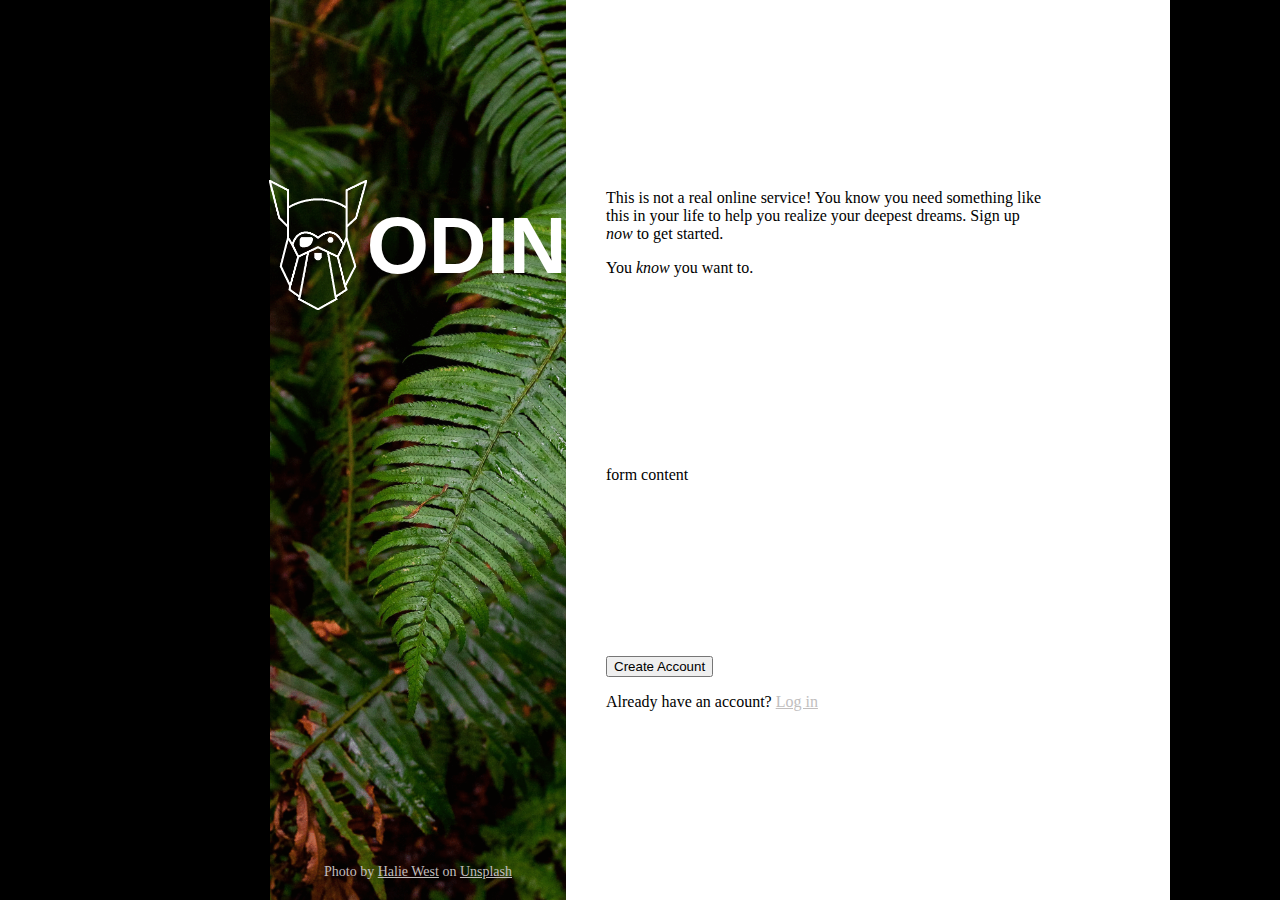
==== form.html @ 3a14b093 "Add text and button below form" ====
<!DOCTYPE html>
<html lang="en">
<head>
    <meta charset="UTF-8">
    <meta name="viewport" content="width=device-width, initial-scale=1.0">
    <title>SignUp Form</title>
    <link rel="stylesheet" href="style.css">
                
</head>
<body>
    <div class="im_g">
        <div class="container">
            <img src="img_sidebar.gif" alt="odin loggo">
            <span class="side_txt">ODIN</span>
        </div>
        <div class="photo_creds">Photo by <a href="">Halie West</a> on <a href="">Unsplash</a></div>
    </div>
    <div class="frm">
        <div class="frm_top">
            <p>
                This is not a real online service! You know you need something like this in your life
                to help you realize your deepest dreams.
                Sign up <em>now</em> to get started.
            </p>
            <p>
                You <em>know</em> you want to.
            </p>
        </div>
        <div class="main-form">
            form content
        </div>
        <div class="form-foot">
            <button>Create Account</button>
            <p>Already have an account? <a href="#">Log in</a></p>
        </div>
    </div>
</body>
</html>
---- style.css ----
@import url('https://fonts.cdnfonts.com/css/norse');
body {
   margin: 0; 
   display: flex;
   justify-content: space-between;
   background-color: black;
   padding-left: 270px;
   padding-right: 270px;
}
.im_g {
    background-image: url("bgimg.gif");
    height: 100vh;
    min-width: 40%;
    background-size: cover;
    display: flex;
    justify-content: space-between;
    flex-direction: column;
}
.container {
    display: flex;
    padding-top: 180px;
    justify-content:center;
}
img {
    height: 130px;
    }
.side_txt {
    font-size: 80px;
    font-family: 'Norse', sans-serif;
    color: white;
    font-weight: bold;
    padding-top: 20px;
}
.photo_creds {
    color:rgb(193, 190, 190);
    padding-bottom: 20px;
    text-align: center;
    font-size: 14px;
}
a {
    color:rgb(193, 190, 190);
}
.frm {
    background-color: white;
    height: inherit;
    min-width: 60%;
    padding-left: 40px;
    padding-right: 120px;
    display: flex;
    flex-direction: column;
    justify-content: space-evenly;
}
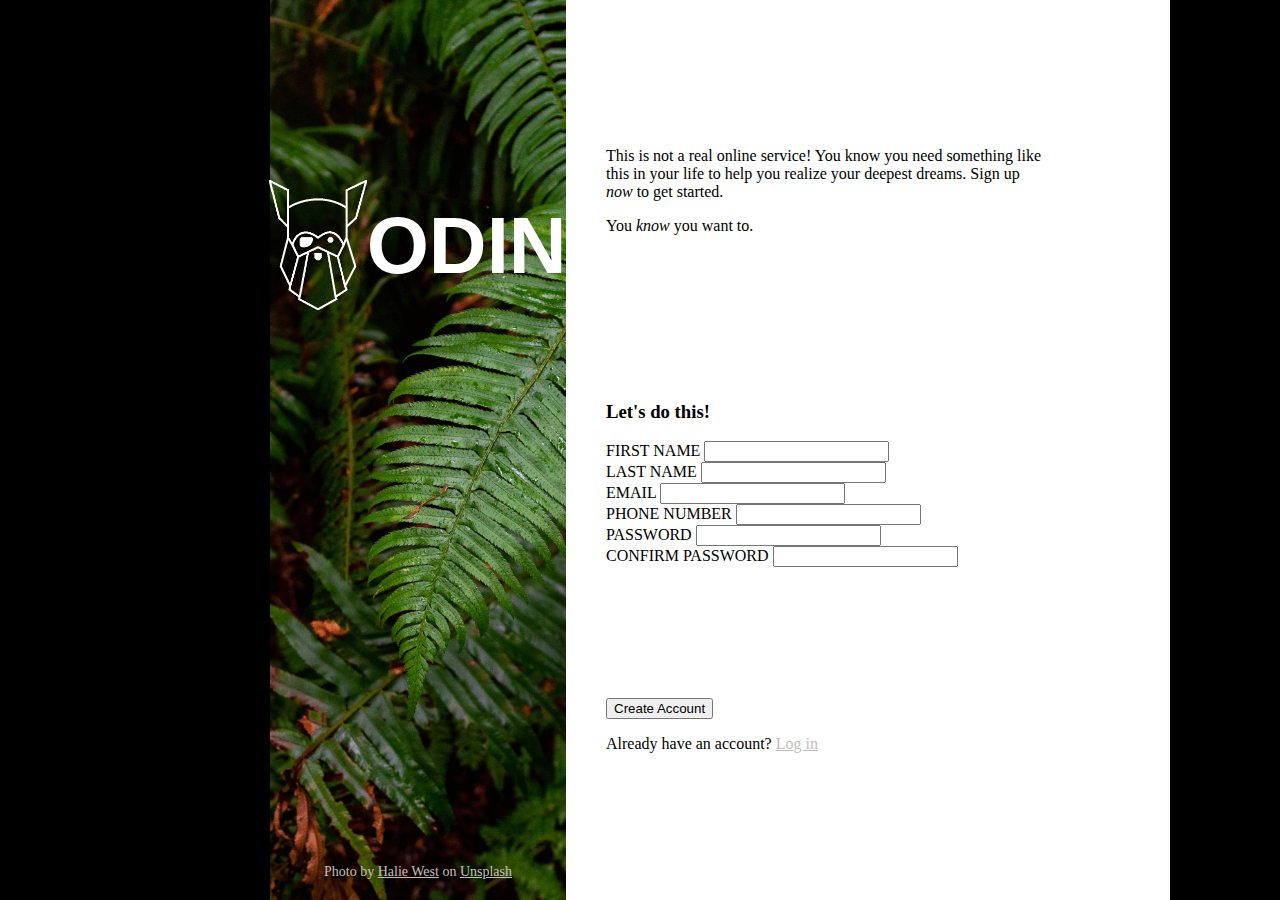
==== commit 42ddfa73: "Add html structure for form" ====
--- a/form.html
+++ b/form.html
@@ -27,7 +27,37 @@
             </p>
         </div>
         <div class="main-form">
-            form content
+            <h3>Let's do this!</h3>
+            <div id="row1">
+                <div class="item1">
+                    <label for="first-name">FIRST NAME</label>
+                    <input id="first-name" type="text">
+                </div>
+                <div class="item2">
+                    <label for="last-name">LAST NAME</label>
+                    <input id="last-name" type="text">
+                </div>
+            </div>
+            <div id="row2">
+                <div class="item1">
+                    <label for="email">EMAIL</label>
+                    <input id="email" type="email">
+                </div>
+                <div class="item2">
+                    <label for="phone-num">PHONE NUMBER</label>
+                    <input id="phone-num" type="tel">           
+                </div>
+            </div>
+            <div id="row3">
+                <div class="item1">
+                    <label for="password">PASSWORD</label>
+                    <input id="password" type="password">
+                </div>
+                <div class="item2">
+                    <label for="confirm-password">CONFIRM PASSWORD</label>
+                    <input id="confirm-password" type="password">                  
+                </div>
+            </div>
         </div>
         <div class="form-foot">
             <button>Create Account</button>
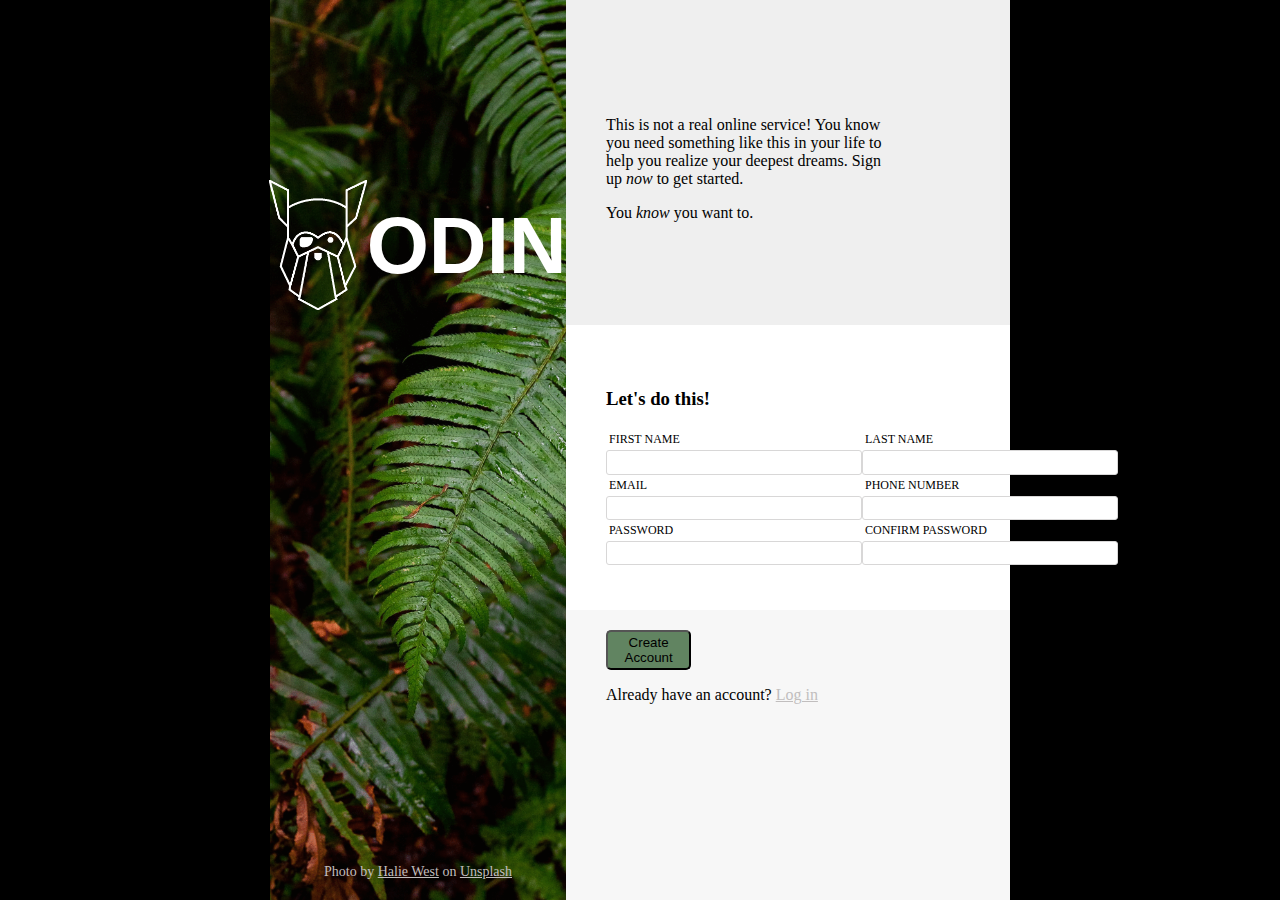
==== commit 0af49486: "add background to divs within the form" ====
--- a/form.html
+++ b/form.html
@@ -16,7 +16,7 @@
         <div class="photo_creds">Photo by <a href="">Halie West</a> on <a href="">Unsplash</a></div>
     </div>
     <div class="frm">
-        <div class="frm_top">
+        <div class="frm-top">
             <p>
                 This is not a real online service! You know you need something like this in your life
                 to help you realize your deepest dreams.
--- a/style.css
+++ b/style.css
@@ -42,11 +42,61 @@
 }
 .frm {
     background-color: white;
-    height: inherit;
+    height: 100vh;
     min-width: 60%;
+    
+    display: flex;
+    flex-direction: column;
+    justify-content:space-between;
+}
+.frm-top {
+    background-color: rgb(239, 239, 239);
+    padding: 100px 120px 0 40px;
+    height: 25%;
+    text-align:left;
+}
+.main-form {
+    display: block;
+    padding-right: 15%;
     padding-left: 40px;
     padding-right: 120px;
+}
+#row1, #row2, #row3 {
     display: flex;
-    flex-direction: column;
-    justify-content: space-evenly;
-}+    justify-content: space-between;
+}
+.item1, .item2 {
+    display: inline-block;
+}
+label {
+    display: flex;
+    justify-content: space-between;
+    align-items: flex-start;
+    width: 100%;
+    /* margin-left: auto;
+    margin-right: auto; */
+    padding: 3px;
+    font-size: 12px;
+  }
+  input {
+    font-family: 'Nunito', sans-serif;
+    border-radius: 3px;
+    border: 1px rgb(216, 215, 215) solid;
+    margin: 0 auto auto auto;
+    padding-top: 2.5% ;
+    width: 250px;
+  }
+  .form-foot {
+    padding-left: 40px;
+    padding-right: 120px;
+    padding-top: 20px;
+    height: 30%;
+    box-shadow: 5px 10px;
+    background-color: rgb(247, 247, 247);
+  }
+  button {
+    background-color: rgb(97, 132, 97);
+    width: 30%;
+    height: 15%;
+    border-radius: 5px;
+  }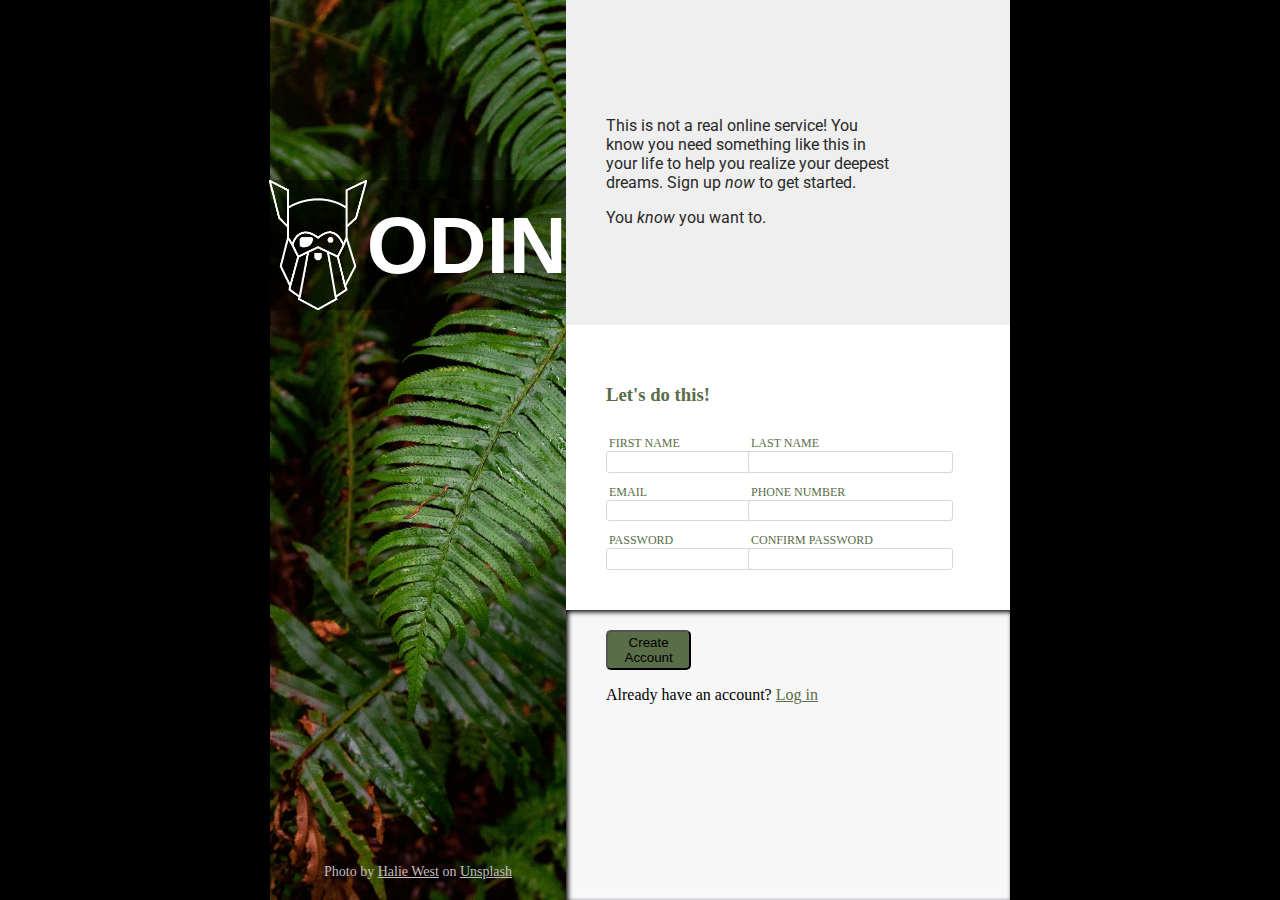
==== commit 7c1c0b09: "style div behind logo image" ====
--- a/form.html
+++ b/form.html
@@ -10,8 +10,10 @@
 <body>
     <div class="im_g">
         <div class="container">
-            <img src="img_sidebar.gif" alt="odin loggo">
-            <span class="side_txt">ODIN</span>
+            <div class="logo">
+                <img src="img_sidebar.gif" alt="odin loggo">
+                <span class="side_txt">ODIN</span>
+            </div>
         </div>
         <div class="photo_creds">Photo by <a href="">Halie West</a> on <a href="">Unsplash</a></div>
     </div>
--- a/style.css
+++ b/style.css
@@ -1,4 +1,5 @@
 @import url('https://fonts.cdnfonts.com/css/norse');
+@import url('https://fonts.googleapis.com/css2?family=Orbitron&family=Roboto:wght@700&display=swap');
 body {
    margin: 0; 
    display: flex;
@@ -24,6 +25,13 @@
 img {
     height: 130px;
     }
+.logo {
+    display: flex;
+    background-color: rgba(0,0,0,.4);
+    /* padding: 0 120px; */
+    width: 100%;
+    justify-content: center;
+}
 .side_txt {
     font-size: 80px;
     font-family: 'Norse', sans-serif;
@@ -54,12 +62,16 @@
     padding: 100px 120px 0 40px;
     height: 25%;
     text-align:left;
+    font-family: 'Roboto', sans-serif;
+    color: #292929;
+
 }
 .main-form {
     display: block;
     padding-right: 15%;
     padding-left: 40px;
     padding-right: 120px;
+    color: #596D48;
 }
 #row1, #row2, #row3 {
     display: flex;
@@ -75,7 +87,7 @@
     width: 100%;
     /* margin-left: auto;
     margin-right: auto; */
-    padding: 3px;
+    padding: 12px 3px 0 3px;
     font-size: 12px;
   }
   input {
@@ -84,7 +96,7 @@
     border: 1px rgb(216, 215, 215) solid;
     margin: 0 auto auto auto;
     padding-top: 2.5% ;
-    width: 250px;
+    width: 140%;
   }
   .form-foot {
     padding-left: 40px;
@@ -93,10 +105,16 @@
     height: 30%;
     box-shadow: 5px 10px;
     background-color: rgb(247, 247, 247);
+    box-shadow: 
+    inset 2px 2px 5px #000000, 
+    inset -5px -5px 10px rgb(250, 250, 253);
   }
   button {
-    background-color: rgb(97, 132, 97);
+    background-color: #596D48;
     width: 30%;
     height: 15%;
     border-radius: 5px;
-  }+  }
+  .form-foot > p a {
+color: #596D48;
+}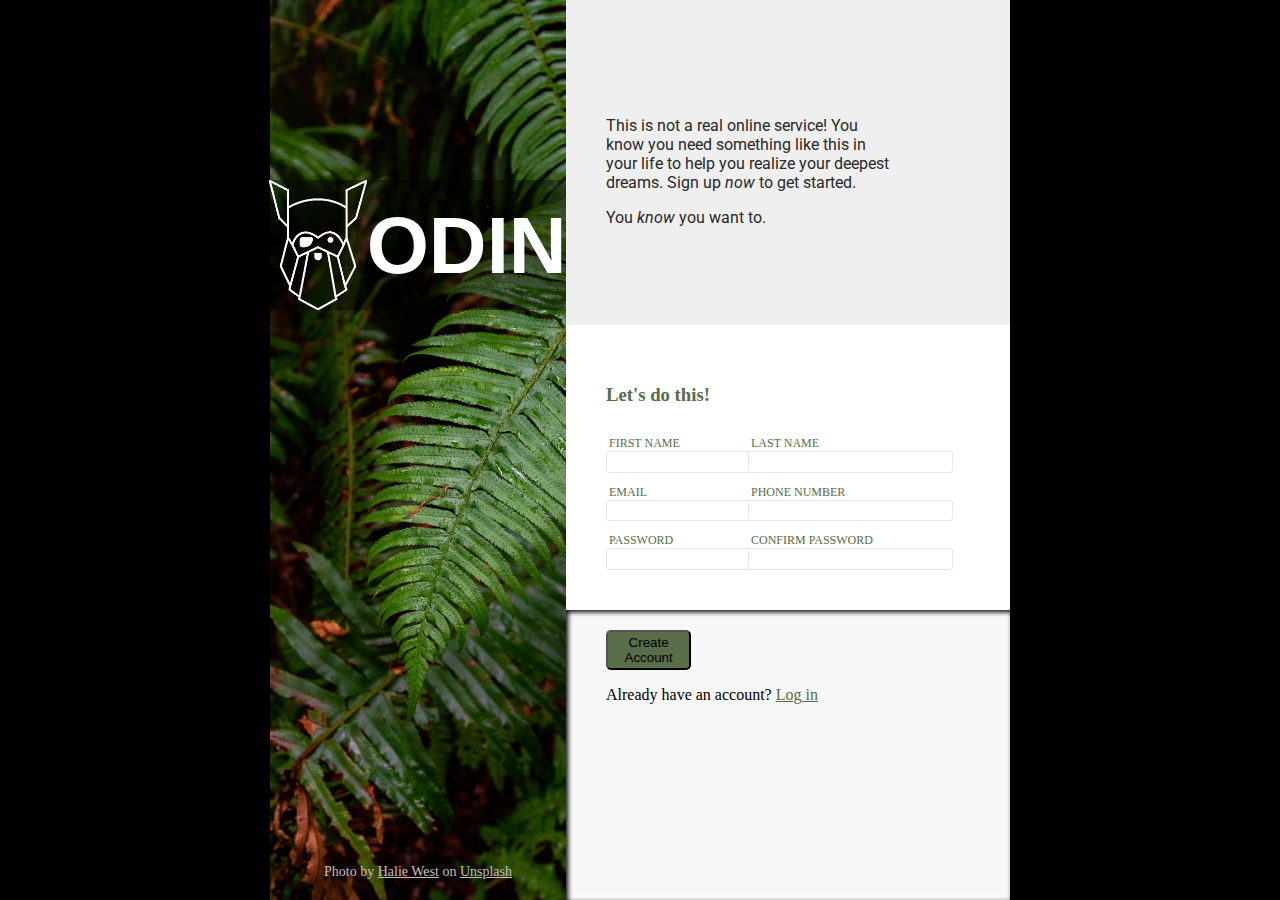
==== commit 75265674: "add border to active input element" ====
--- a/form.html
+++ b/form.html
@@ -53,11 +53,11 @@
             <div id="row3">
                 <div class="item1">
                     <label for="password">PASSWORD</label>
-                    <input id="password" type="password">
+                    <input class="error" id="password" type="password">
                 </div>
                 <div class="item2">
                     <label for="confirm-password">CONFIRM PASSWORD</label>
-                    <input id="confirm-password" type="password">                  
+                    <input class="error" id="confirm-password" type="password">                  
                 </div>
             </div>
         </div>
--- a/style.css
+++ b/style.css
@@ -93,10 +93,13 @@
   input {
     font-family: 'Nunito', sans-serif;
     border-radius: 3px;
-    border: 1px rgb(216, 215, 215) solid;
+    border: 1px #E5E7EB solid;
     margin: 0 auto auto auto;
     padding-top: 2.5% ;
     width: 140%;
+  }
+  input:focus {
+    border: 2px #blue solid;
   }
   .form-foot {
     padding-left: 40px;
